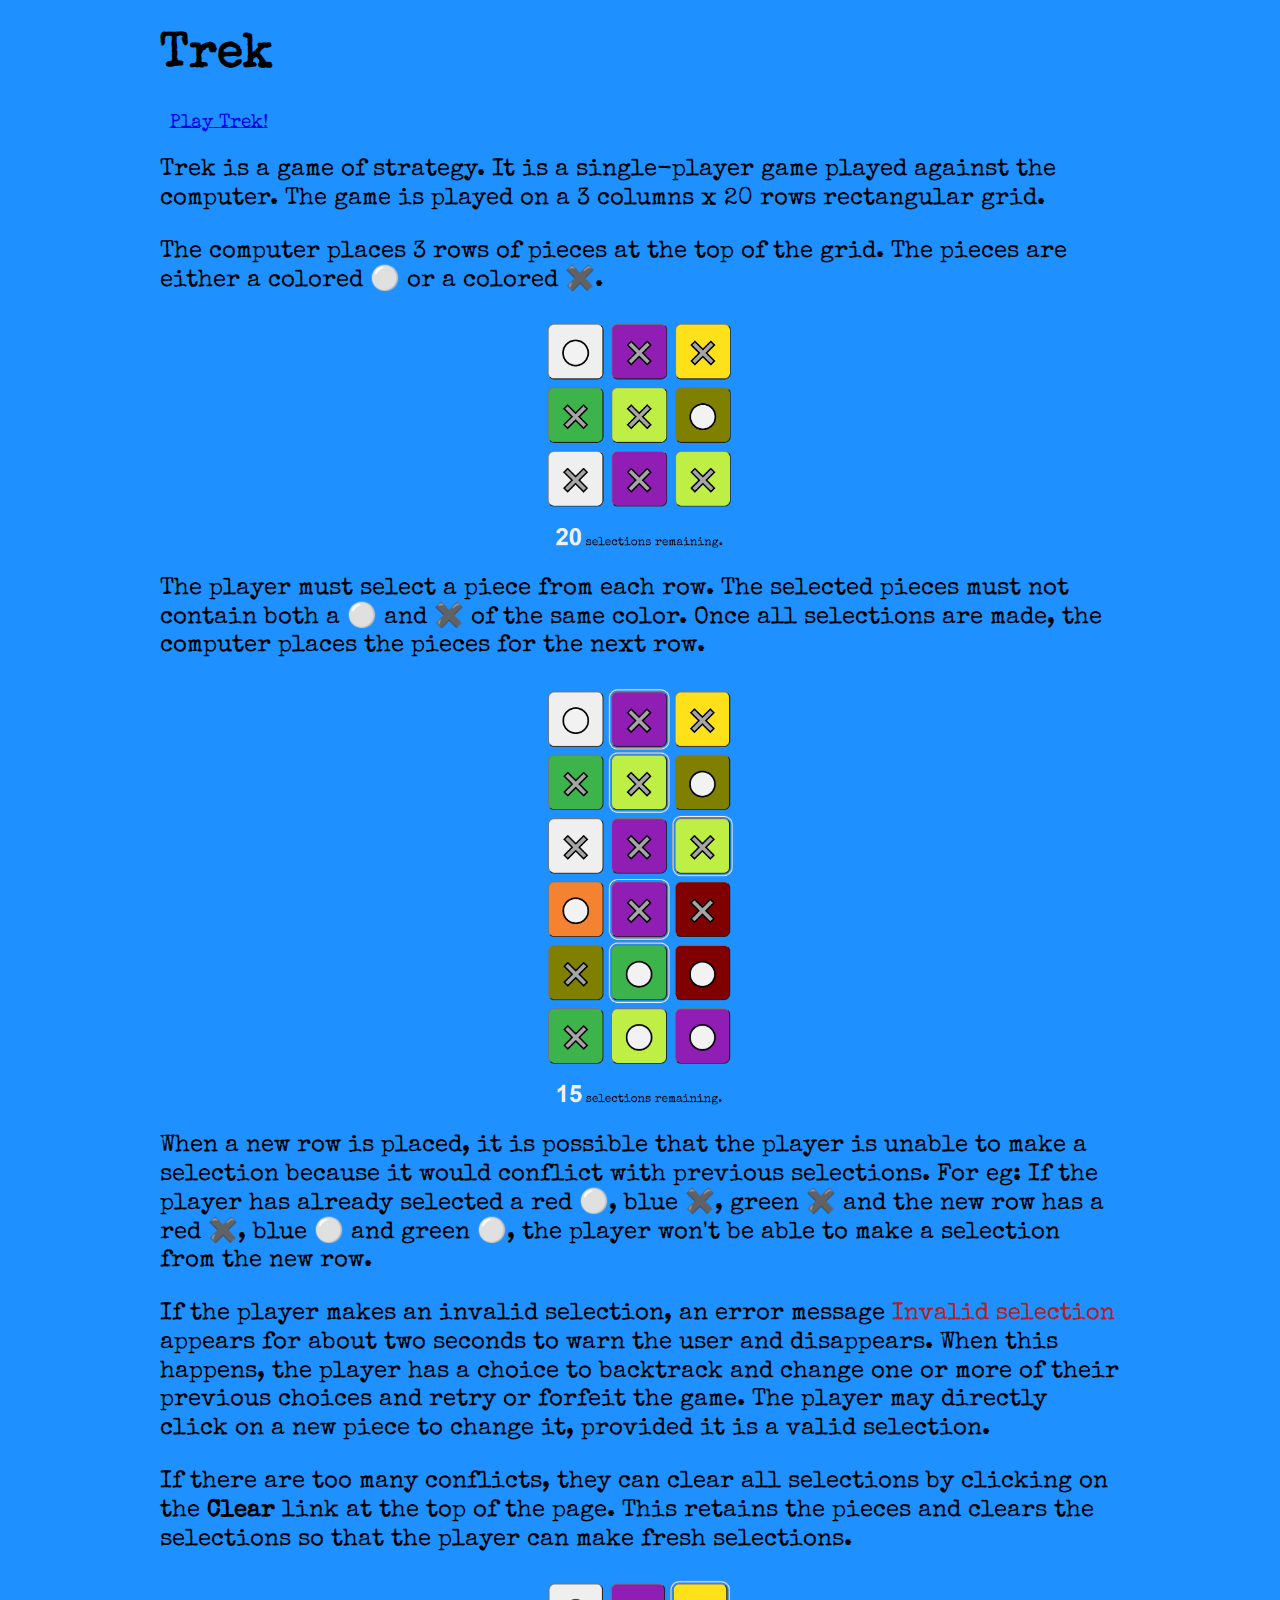
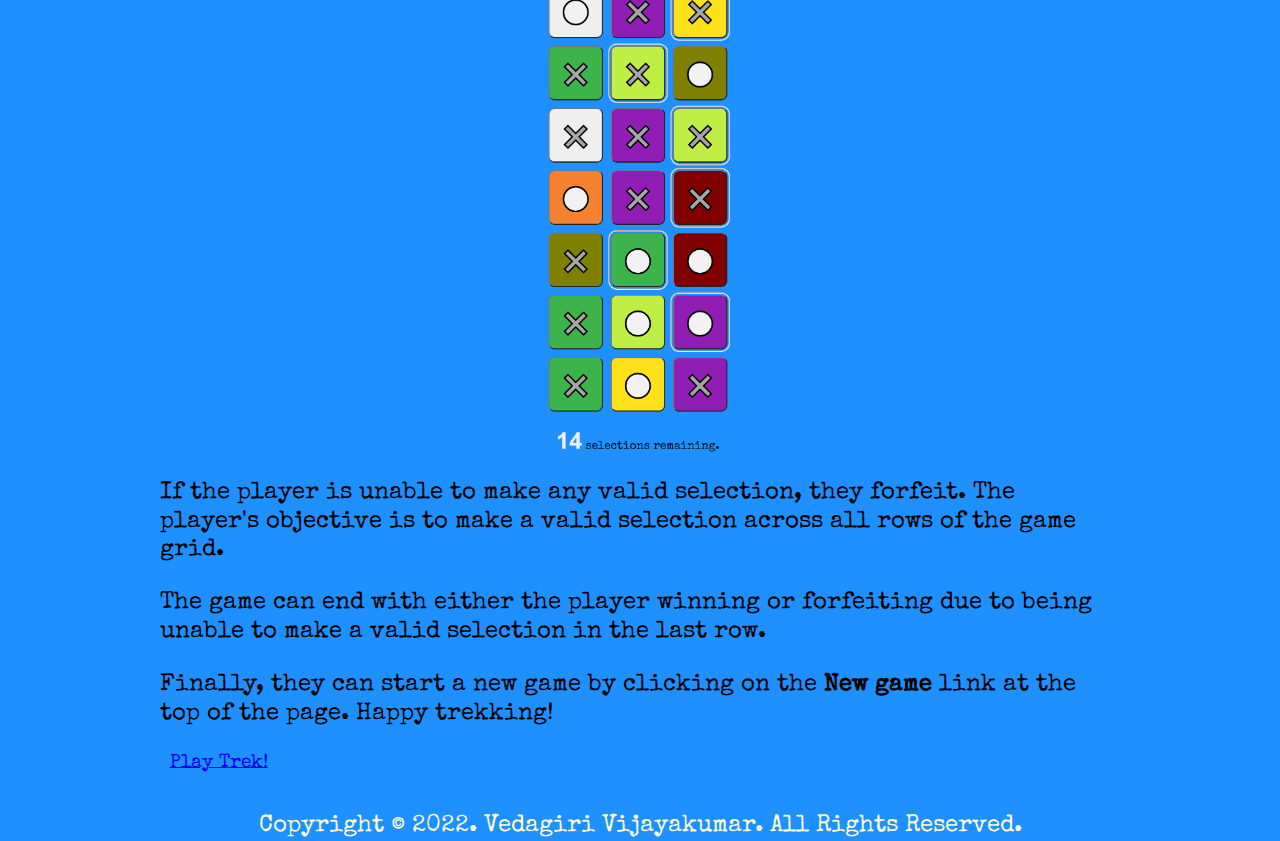
==== index.html @ 13c04658 "Initial Commit" ====
<!DOCTYPE html>
<html>

<head>
   <meta charset="utf-8">
   <title>Trek</title>
   <link rel="stylesheet" href="style.css">
</head>

<body>
   <header>
      <h1>Trek</h1>
   </header>
   <nav>
      <a class="playLink" href="game.html">Play Trek!</a>
   </nav>

   <article>
      <section>
         <p>Trek is a game of strategy. It is a single-player game played against the computer. The game is played on a
            3 columns x 20 rows rectangular grid.</p>
         <p>The computer places 3 rows of pieces at the top of the grid. The pieces are either a colored ⚪
            or a colored ✖️.</p>
         <img class="centerimage" src="img1.png">
         <p>The player must select a piece from each row. The selected pieces must not contain both a
            ⚪ and ✖️ of the same color. Once all selections are made, the computer places the pieces for the next
            row.</p>
         <img class="centerimage" src="img2.png">
         <p>When a new row is placed, it is possible that the player is unable to make a selection because it would
            conflict with previous selections. For eg: If the player has already selected a red ⚪, blue ✖️, green ✖️
            and the new row has a red ✖️, blue ⚪ and green ⚪, the player won't be able to make a selection from
            the new row.</p>
         <p>If the player makes an invalid selection, an error message
            <span id="messageBlock">Invalid selection</span> appears for about two seconds to warn the user and
            disappears. When this happens, the player has a
            choice to backtrack and change one or more of their previous
            choices and retry or forfeit the game. The player may directly click on a new piece to change it, provided
            it is a valid selection.</p>
         <p>If there are too many conflicts, they can clear all selections by clicking on the
            <strong>Clear</strong> link at the top of the page. This retains the pieces and clears the selections so
            that the player can make fresh selections.
         </p>
         <img class="centerimage" src="img3.png">
         <p>If the player is unable to make any valid selection, they forfeit. The
            player&apos;s objective is to make a valid selection across all rows of the game grid.</p>
         <p>The game can end with either the player winning or forfeiting due to being unable to make a valid selection
            in the last row.</p>
            <p>Finally, they can start a new game by clicking on the <strong>New game</strong> link at the top of the page. Happy trekking!</p>
         <a class="playLink" href="game.html">Play Trek!</a>
      </section>
      <section id="footer">
         <p>Copyright &copy; 2022. Vedagiri Vijayakumar. All Rights Reserved.</p>
      </section>
   </article>

</body>

</html>
---- style.css ----
@import url('https://fonts.googleapis.com/css2?family=Special+Elite&display=swap');

html, body {
    height: 100%;
    margin-left: 5.0rem;
    margin-right: 5.0rem;
 }
 
 
body {
    min-height: 100%;
    background-color: dodgerblue;
    font-family: 'Special Elite', cursive;
}
 
header {
    margin-top: 1rem;
    font-size: x-large;
}
 
nav {
   font-size: larger;
}

table[id=gameGrid] {
    max-width: 80%;
    margin-top: 1.0rem;
    margin-left: auto;
    margin-right: auto;
}
 
 .center {
    margin-left: auto;
    margin-right: auto;
 }
 
p {
   font-size: 1.5rem;
   line-height: 1.8rem;
}

#footer {
    padding-left: 1.0rem;
    padding-right: 1.0rem;
    padding-bottom: 1.0rem;
    padding-top: 1.0rem;
    color: lemonchiffon;
    height: 2.0rem;
    bottom: 0px;
    left: 0px;
    right: 0px;
    margin-bottom: 1.0rem;
    text-align: center;
 }
 
 a.playLink {
    font-size: 1.2rem;
    padding: 0.60rem;
 }
 
#messageBlock {
   color: firebrick;
}

.centerimage {
   display: block;
   margin-left: auto;
   margin-right: auto;
   width: 20%;
}

#statusMessage {
    text-align: center;
    color: black;
 }
 
 #statusBlock {
    font-family:Arial, Helvetica, sans-serif;
    font-weight: bolder;
    font-size: 3.0rem;
    color: #f0f0f0;
 }
 
/* game.html styles */

button.piece {
   width: 7.0rem;
   height: 7.0rem;
   padding: 0.5rem;
   border-radius: 0.8rem;
   font-size: 3.0rem;
}

button.piece:hover {
   box-shadow: 0 12px 16px 0 rgba(0,0,0,0.24),0 17px 50px 0 rgba(0,0,0,0.19);
}

button.piece.selected {
   outline-style: groove;
   outline-color: white;
   outline-width: 3px;
   outline-offset: 3px; 
}
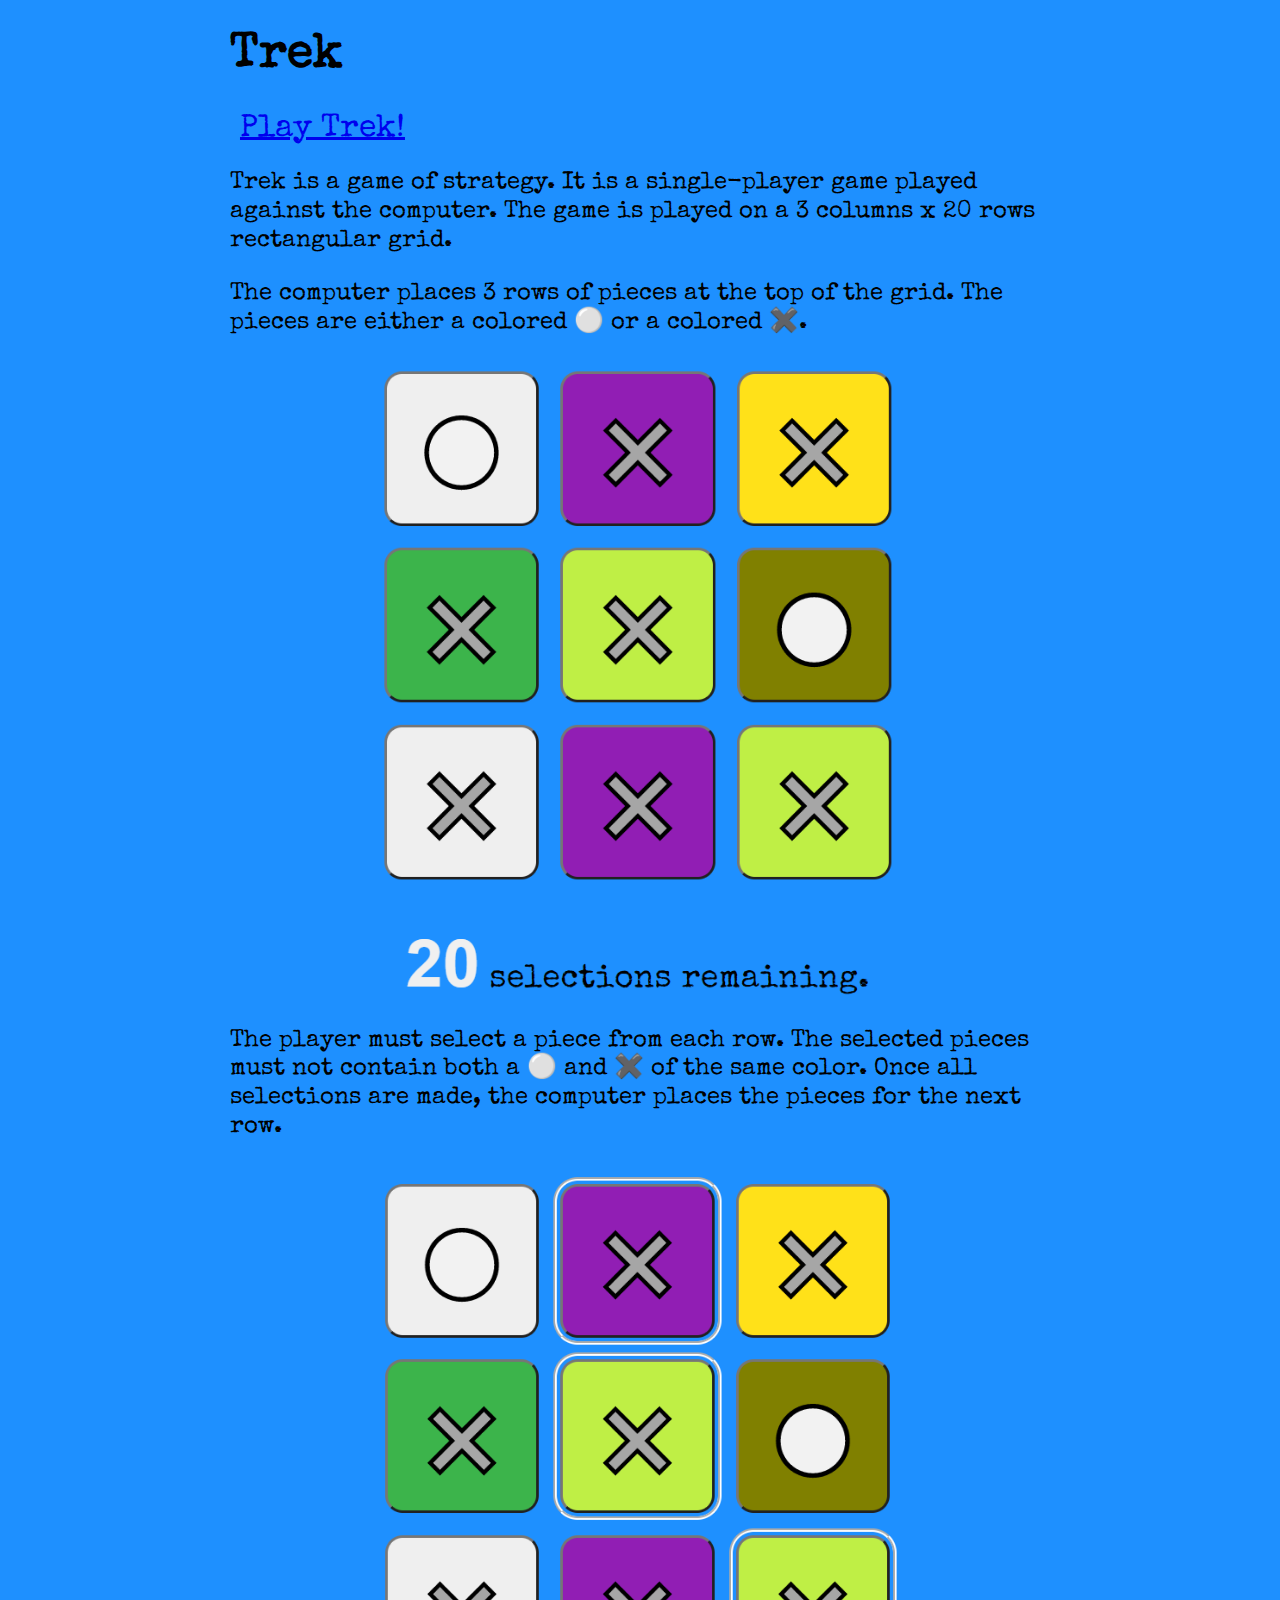
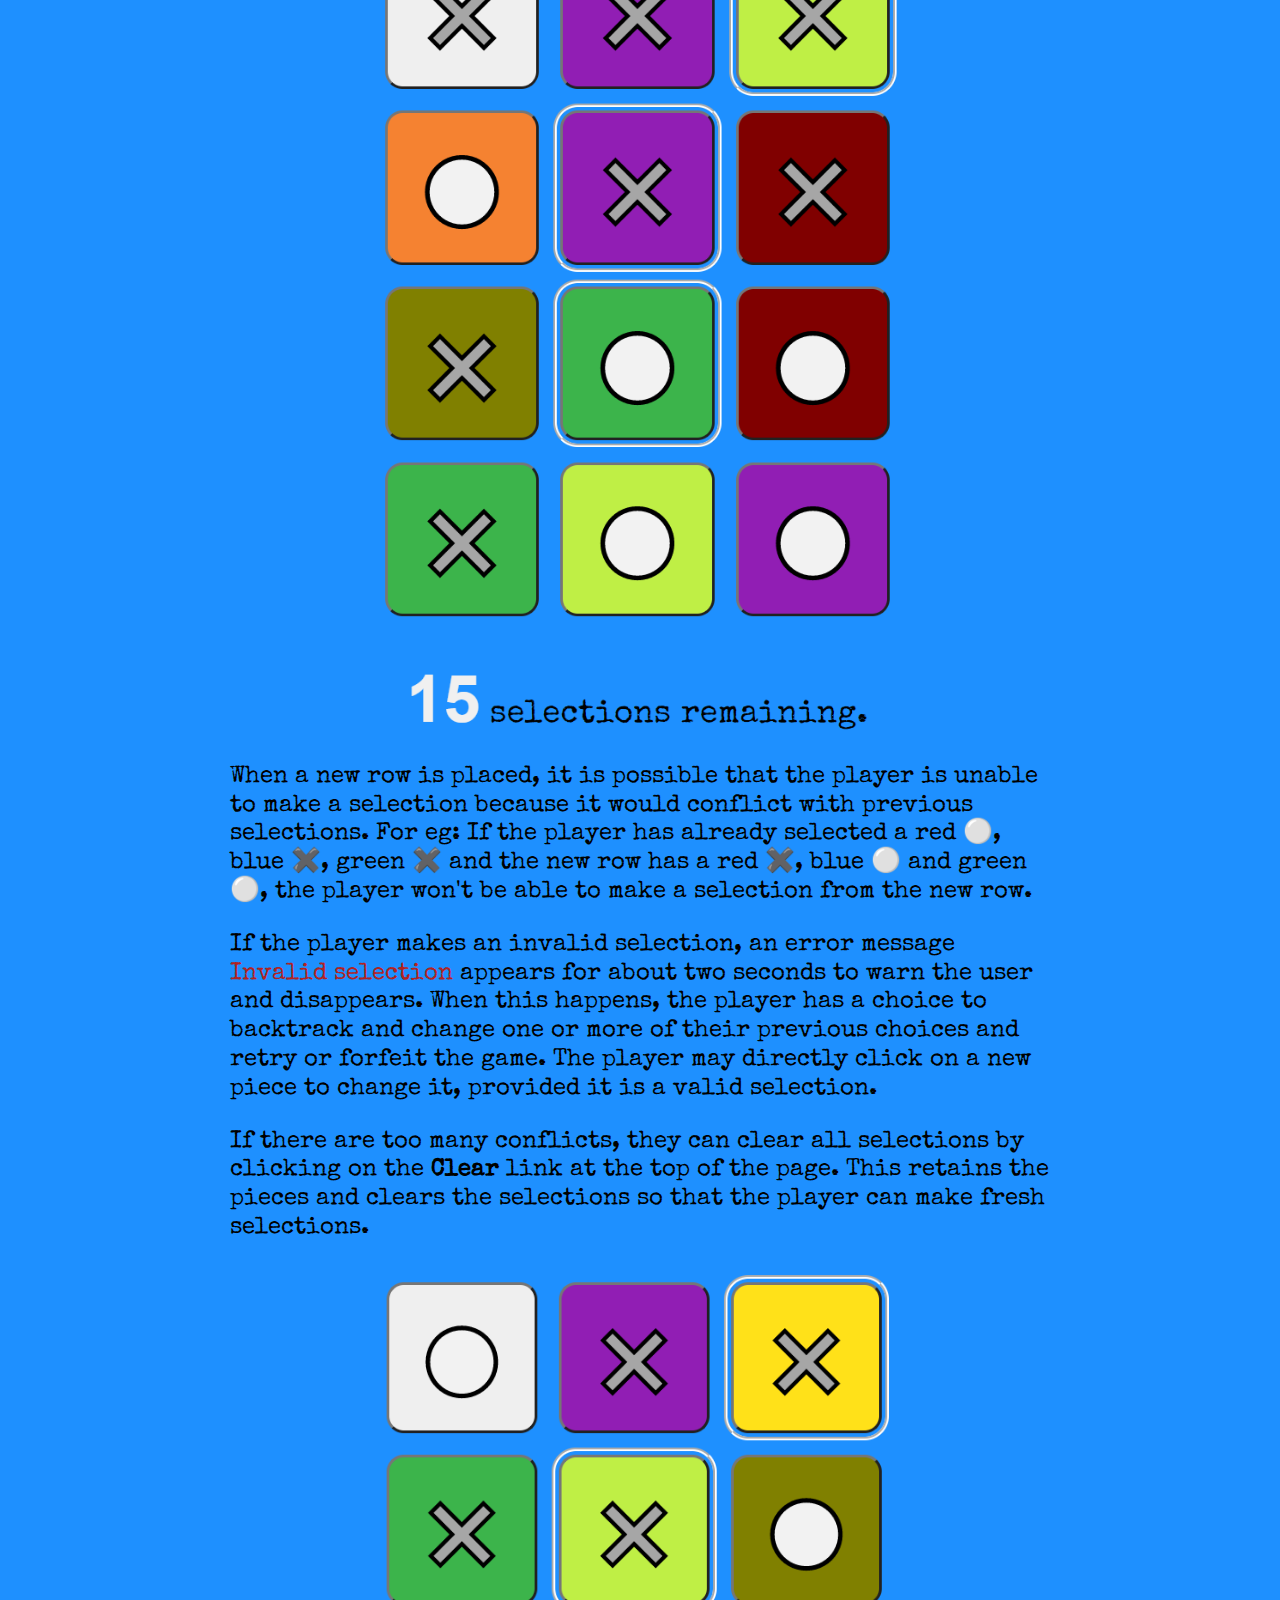
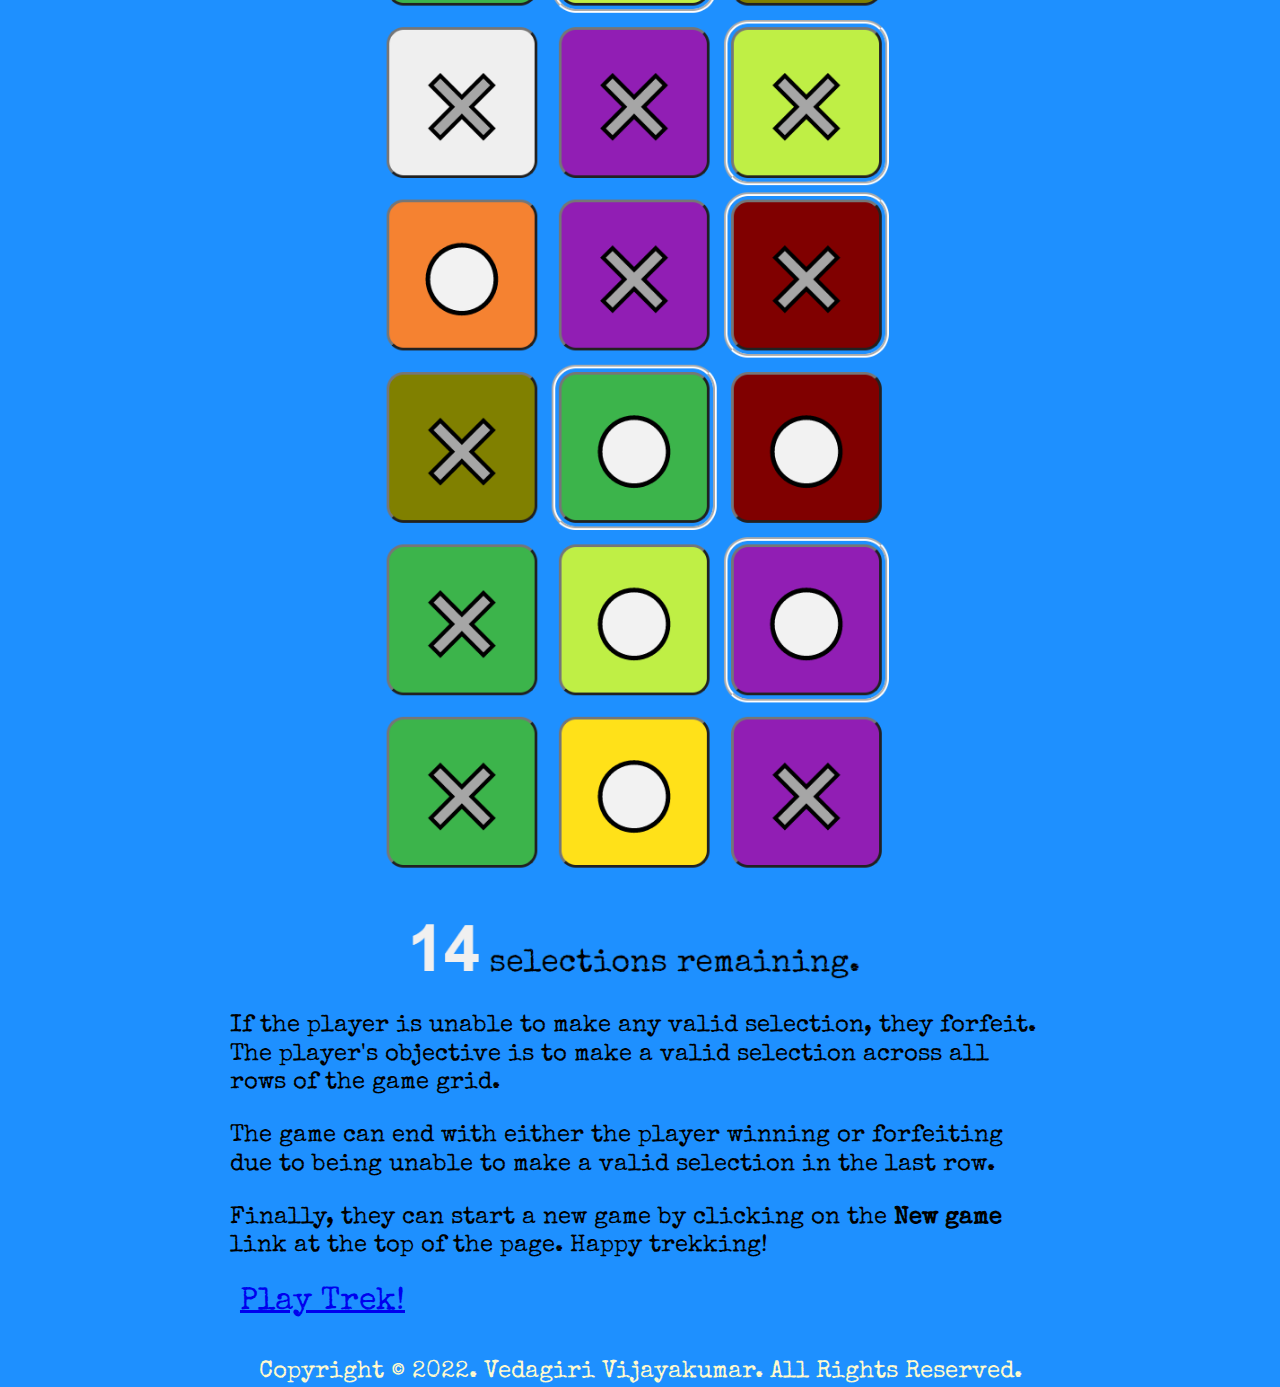
==== commit e740db82: "UI Tweaks" ====
--- a/index.html
+++ b/index.html
@@ -1,10 +1,28 @@
 <!DOCTYPE html>
+
+<!-- 
+/* Trek
+ * Copyright© 2002. Vedagiri Vijayakumar. All Rights Reserved.
+ */  
+-->
+
 <html>
 
 <head>
    <meta charset="utf-8">
    <title>Trek</title>
+
+   <link rel="preconnect" href="https://fonts.googleapis.com">
+   <link rel="preconnect" href="https://fonts.gstatic.com" crossorigin>
+   <link href="https://fonts.googleapis.com/css2?family=Special+Elite&display=swap" rel="stylesheet">
+
    <link rel="stylesheet" href="style.css">
+
+   <link rel="apple-touch-icon" sizes="180x180" href="/apple-touch-icon.png">
+   <link rel="icon" type="image/png" sizes="32x32" href="/favicon-32x32.png">
+   <link rel="icon" type="image/png" sizes="16x16" href="/favicon-16x16.png">
+   <link rel="manifest" href="/site.webmanifest"> 
+     
 </head>
 
 <body>
--- a/style.css
+++ b/style.css
@@ -1,9 +1,12 @@
+/* Trek
+ * Copyright© 2002. Vedagiri Vijayakumar. All Rights Reserved.
+ */  
 @import url('https://fonts.googleapis.com/css2?family=Special+Elite&display=swap');
 
 html, body {
     height: 100%;
-    margin-left: 5.0rem;
-    margin-right: 5.0rem;
+    margin-left: 10%;
+    margin-right: 10%;
  }
  
  
@@ -54,19 +57,20 @@
  }
  
  a.playLink {
-    font-size: 1.2rem;
+    font-size: 2.0rem;
     padding: 0.60rem;
  }
  
 #messageBlock {
    color: firebrick;
+   text-align: center;
 }
 
 .centerimage {
    display: block;
    margin-left: auto;
    margin-right: auto;
-   width: 20%;
+   width: 65%;
 }
 
 #statusMessage {
@@ -84,21 +88,24 @@
 /* game.html styles */
 
 button.piece {
-   width: 7.0rem;
-   height: 7.0rem;
+   width: 10.0rem;
+   height: 10.0rem;
    padding: 0.5rem;
    border-radius: 0.8rem;
    font-size: 3.0rem;
+   transition: border-radius 0.5s ease; 
 }
 
 button.piece:hover {
+   border-radius: 5.0rem;
    box-shadow: 0 12px 16px 0 rgba(0,0,0,0.24),0 17px 50px 0 rgba(0,0,0,0.19);
 }
 
 button.piece.selected {
-   outline-style: groove;
+   outline-style: dotted;
    outline-color: white;
    outline-width: 3px;
-   outline-offset: 3px; 
+   outline-offset: 5px;
+   border-radius: 5.0rem;
 }
 
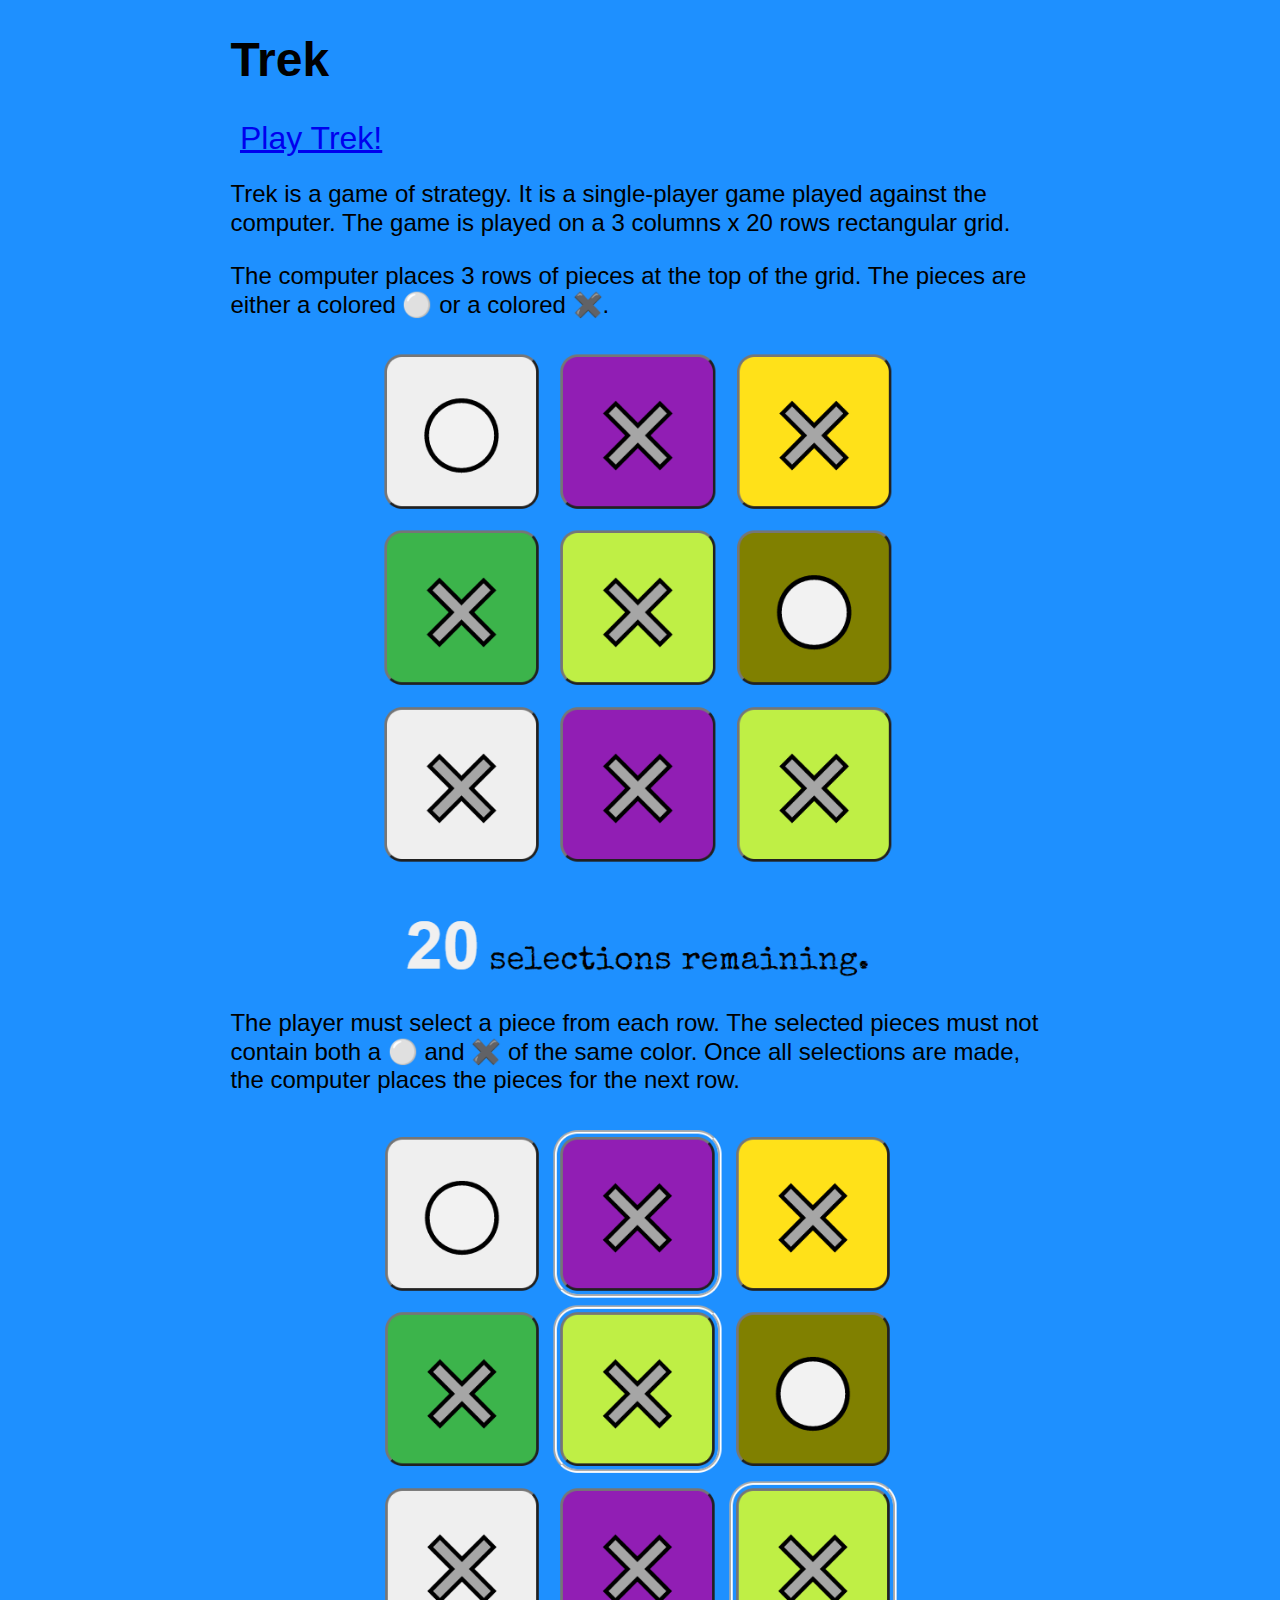
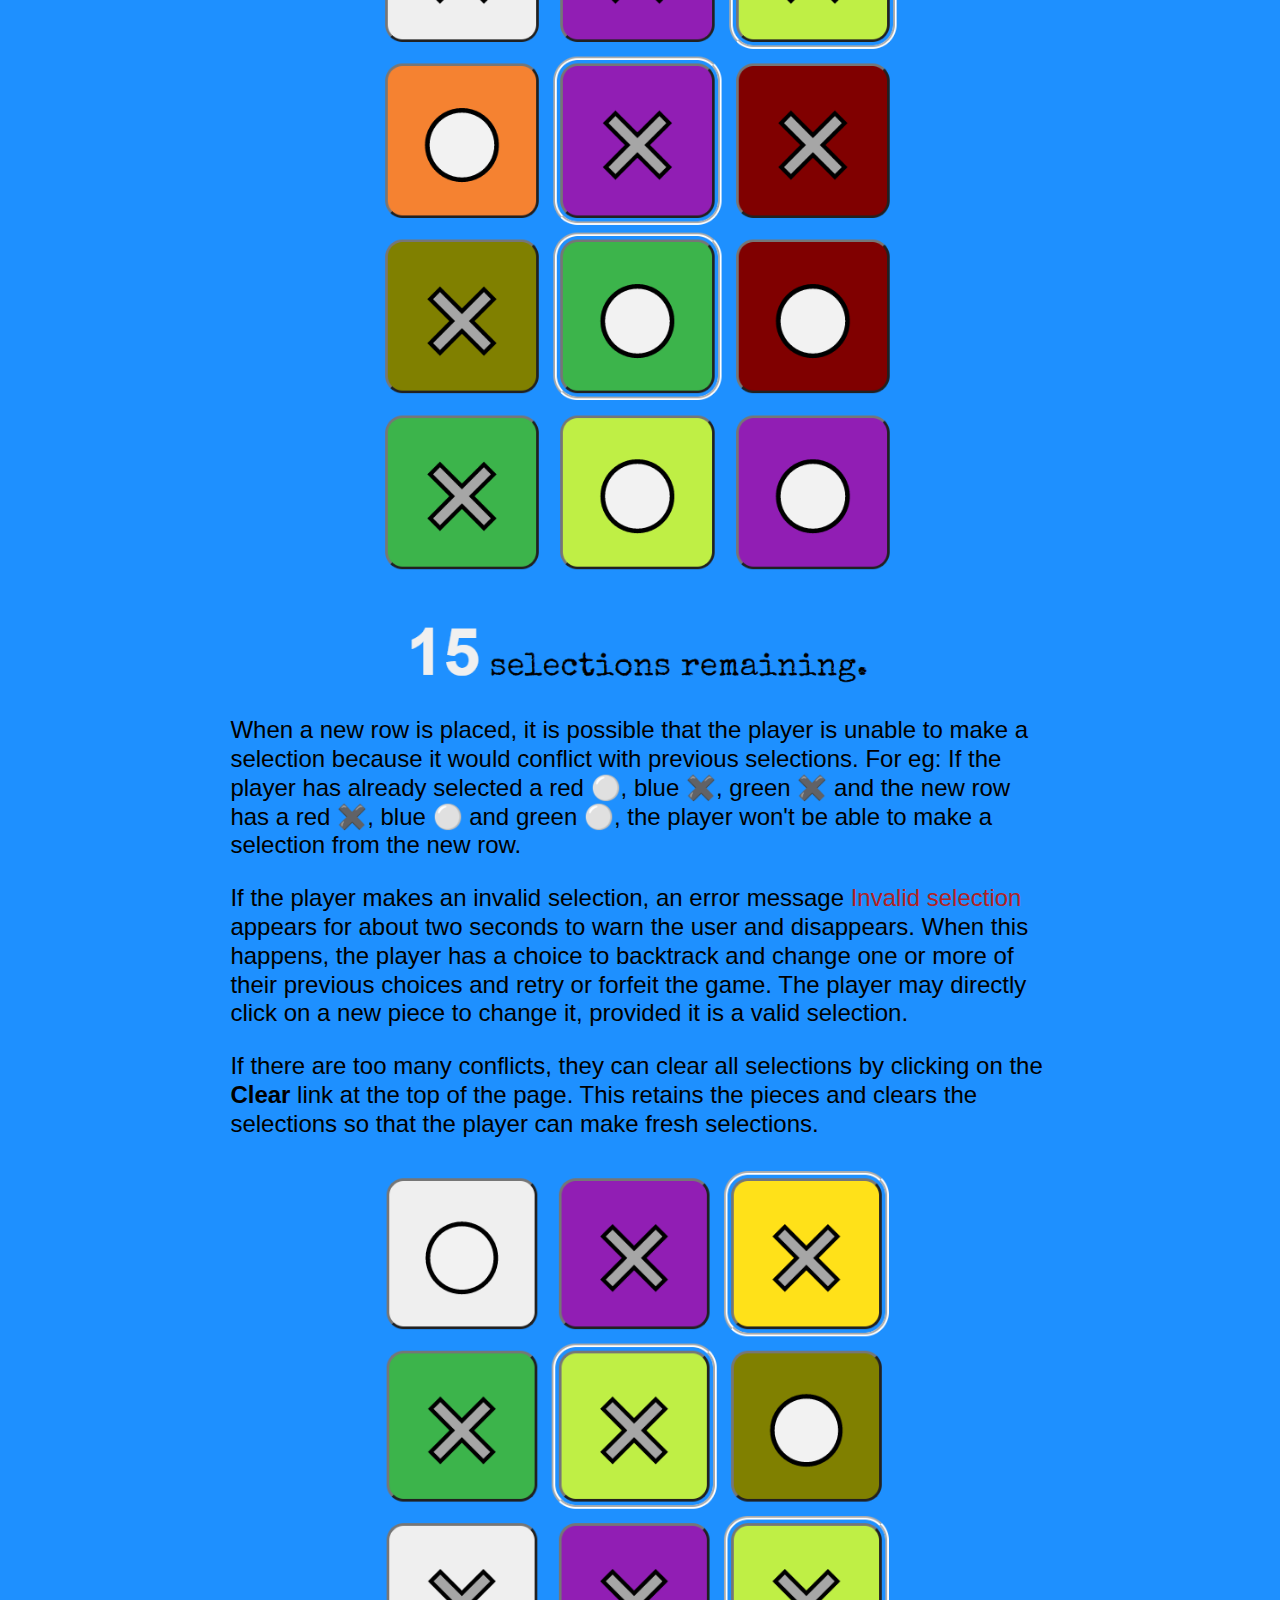
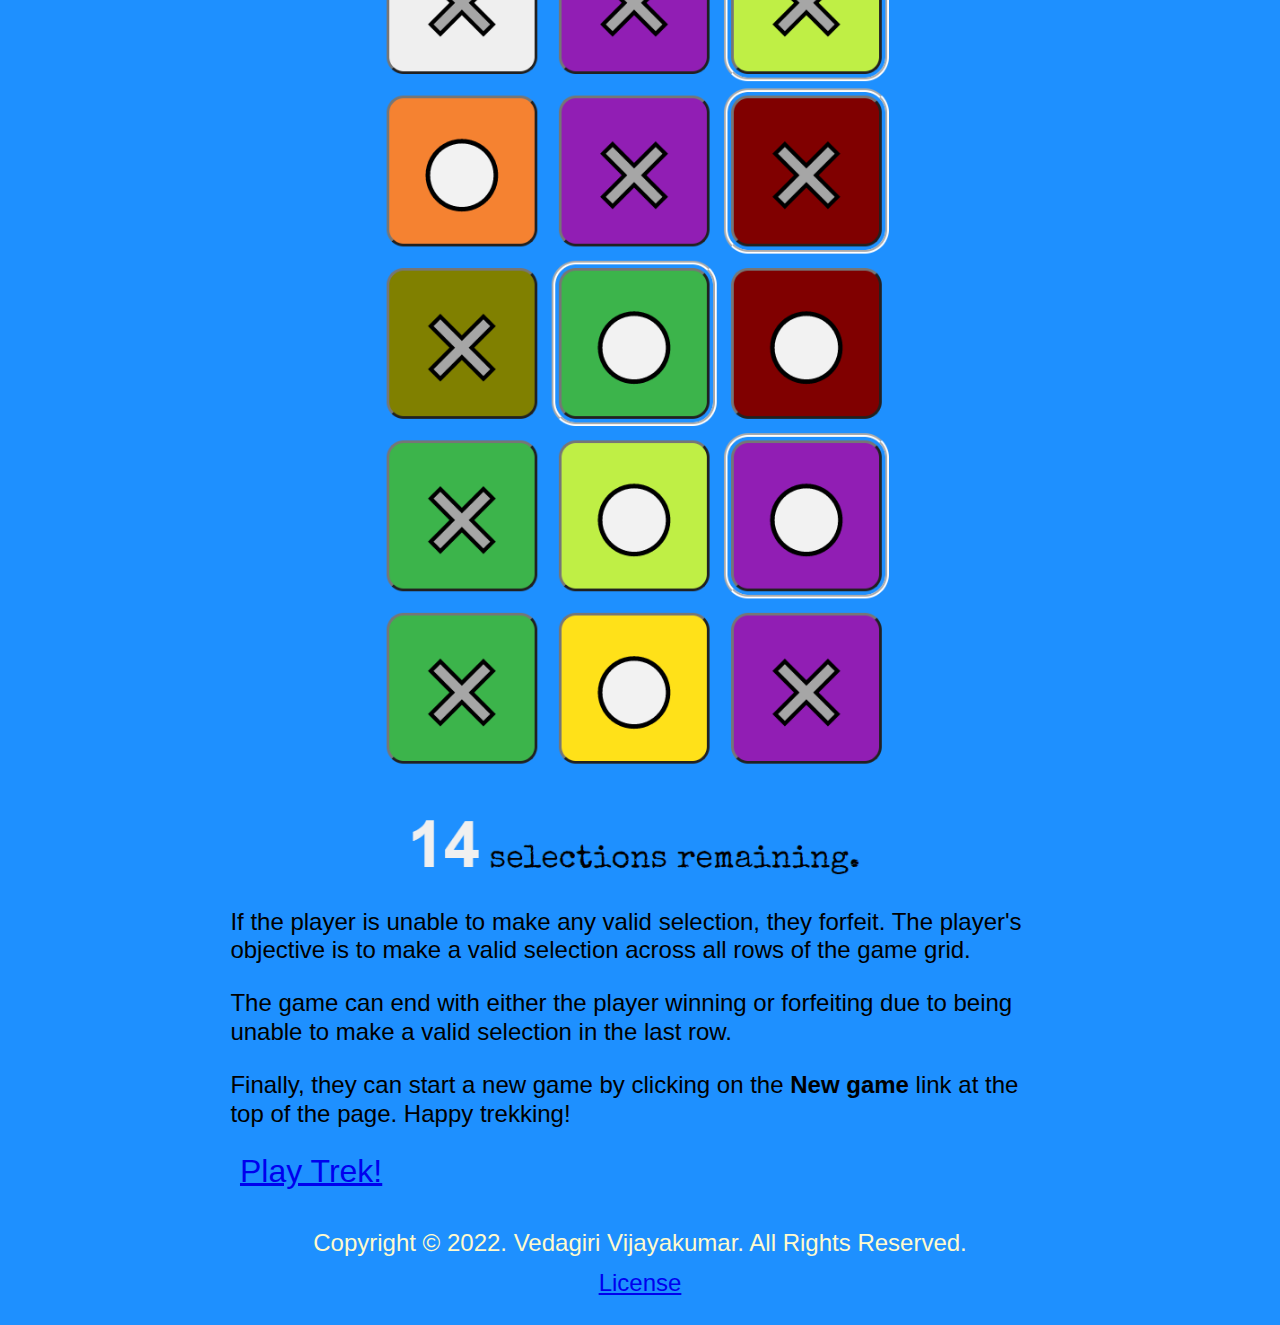
==== commit 36531015: "Removed Google Fonts" ====
--- a/index.html
+++ b/index.html
@@ -12,9 +12,15 @@
    <meta charset="utf-8">
    <title>Trek</title>
 
-   <link rel="preconnect" href="https://fonts.googleapis.com">
-   <link rel="preconnect" href="https://fonts.gstatic.com" crossorigin>
-   <link href="https://fonts.googleapis.com/css2?family=Special+Elite&display=swap" rel="stylesheet">
+   <meta NAME="DC.Title" CONTENT="Trek">
+   <meta NAME="DC.Title.Alternative"CONTENT="Trek home page">
+   <meta NAME="DC.Creator.PersonalName" CONTENT="Vedagiri Vijayakumar">
+   <meta NAME="DC.Subject" CONTENT="Games">
+   <meta NAME="DC.Description" CONTENT="Trek, a single-player strategy game played against the computer inspired by interactive 3-SAT solving">
+   <meta NAME="DC.Identifier" CONTENT="Trek, the game: homepage">
+   <meta NAME="DC.Date" CONTENT="January 2022">
+   <meta NAME="DC.Language" SCHEME="ISO639-1" ]CONTENT="us-en">
+   <meta NAME="DC.Rights" CONTENT="Copyright&copy; 2022. Vedagiri Vijayakumar. All Rights Reserved. (Also see: License)">   
 
    <link rel="stylesheet" href="style.css">
 
@@ -68,6 +74,7 @@
       </section>
       <section id="footer">
          <p>Copyright &copy; 2022. Vedagiri Vijayakumar. All Rights Reserved.</p>
+         <p><a href="LICENSE.txt" rel=noreferrer target=_blank>License</a></p>
       </section>
    </article>
 
--- a/style.css
+++ b/style.css
@@ -1,7 +1,6 @@
 /* Trek
  * Copyright© 2002. Vedagiri Vijayakumar. All Rights Reserved.
  */  
-@import url('https://fonts.googleapis.com/css2?family=Special+Elite&display=swap');
 
 html, body {
     height: 100%;
@@ -13,7 +12,7 @@
 body {
     min-height: 100%;
     background-color: dodgerblue;
-    font-family: 'Special Elite', cursive;
+    font-family: -apple-system, BlinkMacSystemFont, "Segoe UI", Roboto, Helvetica, Arial, sans-serif, "Apple Color Emoji", "Segoe UI Emoji", "Segoe UI Symbol";
 }
  
 header {
@@ -48,18 +47,21 @@
     padding-bottom: 1.0rem;
     padding-top: 1.0rem;
     color: lemonchiffon;
-    height: 2.0rem;
     bottom: 0px;
     left: 0px;
     right: 0px;
     margin-bottom: 1.0rem;
     text-align: center;
- }
- 
- a.playLink {
+}
+
+#footer p {
+   height: 1.0rem;
+}
+
+a.playLink {
     font-size: 2.0rem;
     padding: 0.60rem;
- }
+}
  
 #messageBlock {
    color: firebrick;
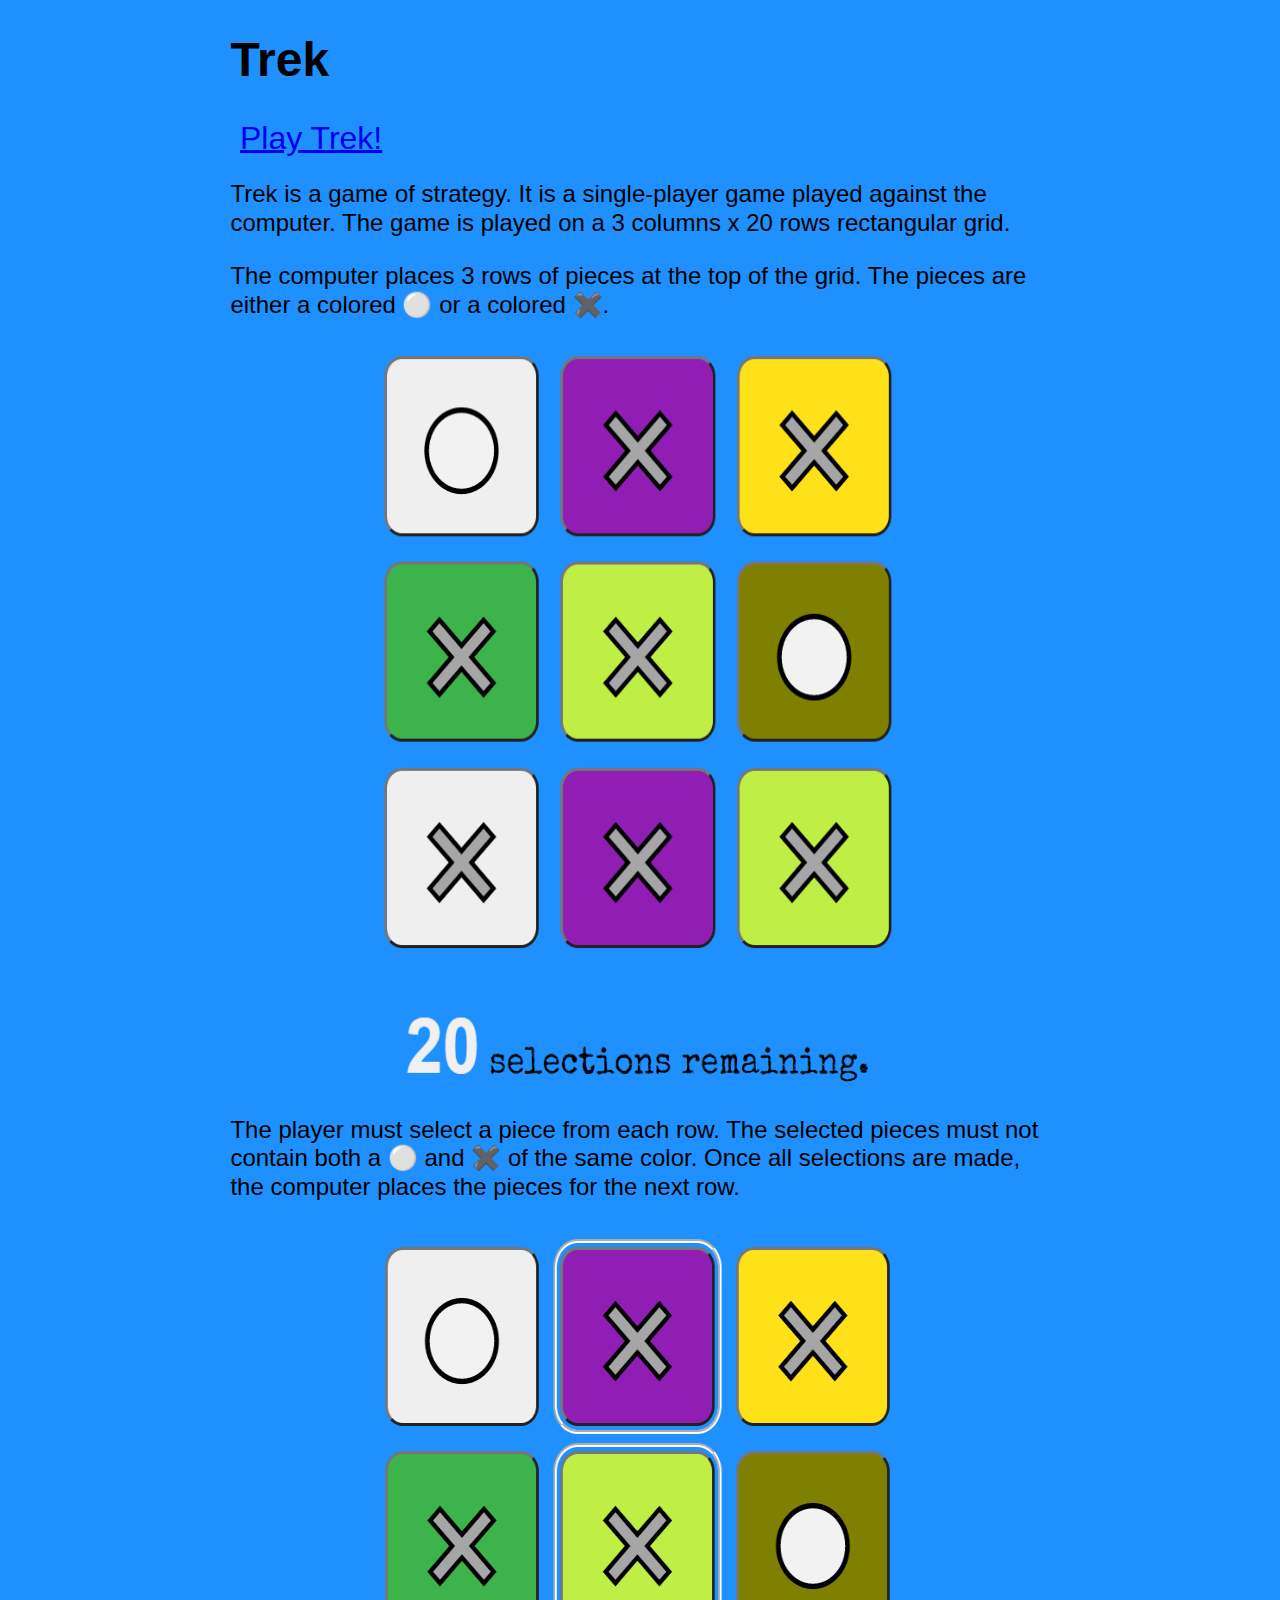
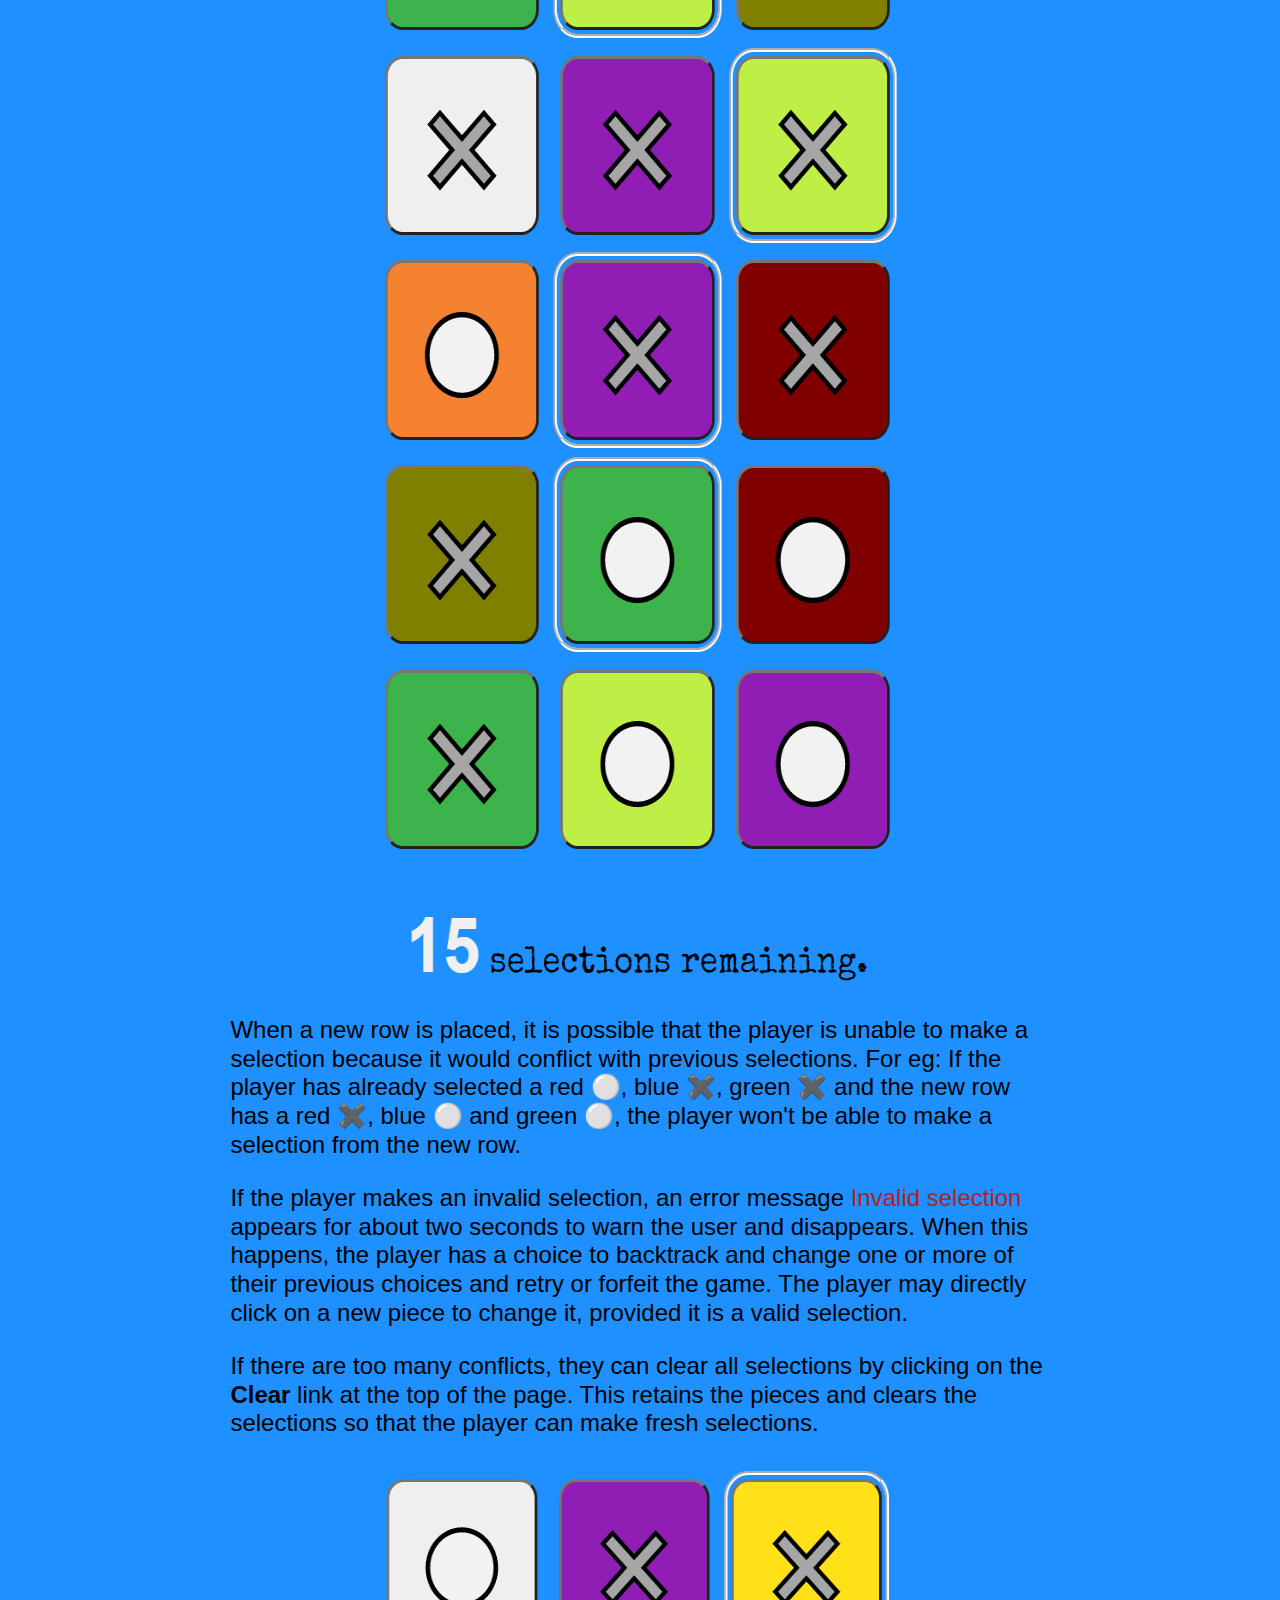
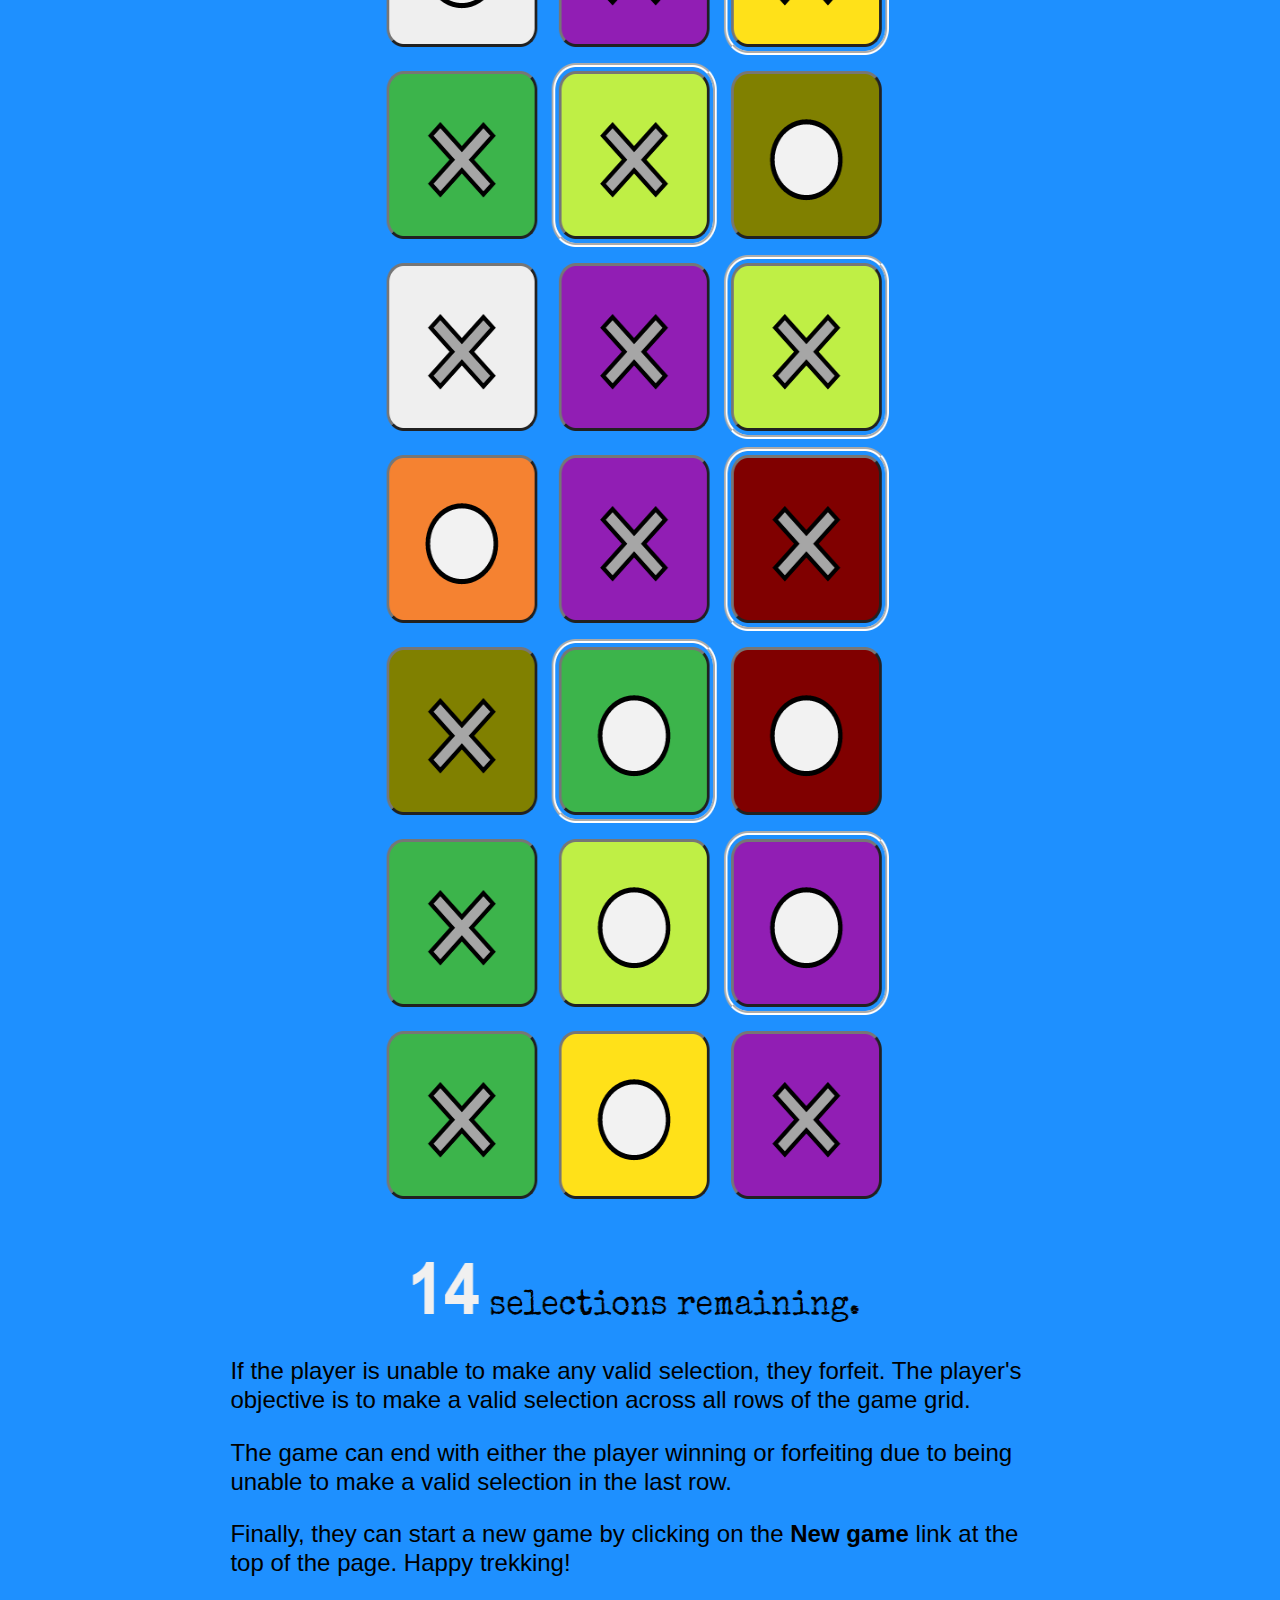
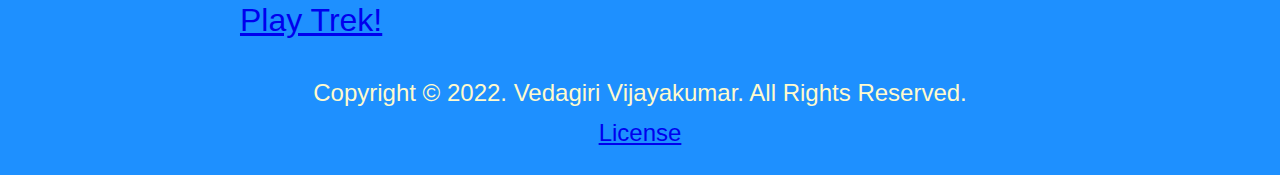
==== commit ffdbe7bd: "Fixed the relative path for icons, webmanifest etc" ====
--- a/index.html
+++ b/index.html
@@ -6,28 +6,29 @@
  */  
 -->
 
-<html>
+<html lang="us-en">
 
 <head>
    <meta charset="utf-8">
+   <meta name="viewport" content="width=device-width, initial-scale=1.0">
    <title>Trek</title>
 
-   <meta NAME="DC.Title" CONTENT="Trek">
-   <meta NAME="DC.Title.Alternative"CONTENT="Trek home page">
-   <meta NAME="DC.Creator.PersonalName" CONTENT="Vedagiri Vijayakumar">
-   <meta NAME="DC.Subject" CONTENT="Games">
-   <meta NAME="DC.Description" CONTENT="Trek, a single-player strategy game played against the computer inspired by interactive 3-SAT solving">
-   <meta NAME="DC.Identifier" CONTENT="Trek, the game: homepage">
-   <meta NAME="DC.Date" CONTENT="January 2022">
-   <meta NAME="DC.Language" SCHEME="ISO639-1" ]CONTENT="us-en">
-   <meta NAME="DC.Rights" CONTENT="Copyright&copy; 2022. Vedagiri Vijayakumar. All Rights Reserved. (Also see: License)">   
+   <meta name="DC.Title" content="Trek">
+   <meta name="DC.Title.Alternative" content="Trek home page">
+   <meta name="DC.Creator.PersonalName" content="Vedagiri Vijayakumar">
+   <meta name="DC.Subject" content="Games">
+   <meta name="DC.Description" content="Trek, a single-player strategy game played against the computer inspired by interactive 3-SAT solving">
+   <meta name="DC.Identifier" content="Trek, the game: homepage">
+   <meta name="DC.Date" content="January 21, 2022">
+   <meta name="DC.Language" scheme="ISO639-1" content="us-en">
+   <meta name="DC.Rights" content="Copyright&copy; 2022. Vedagiri Vijayakumar. All Rights Reserved. (Also see: License)">   
 
    <link rel="stylesheet" href="style.css">
 
-   <link rel="apple-touch-icon" sizes="180x180" href="/apple-touch-icon.png">
-   <link rel="icon" type="image/png" sizes="32x32" href="/favicon-32x32.png">
-   <link rel="icon" type="image/png" sizes="16x16" href="/favicon-16x16.png">
-   <link rel="manifest" href="/site.webmanifest"> 
+   <link rel="apple-touch-icon" sizes="180x180" href="apple-touch-icon.png">
+   <link rel="icon" type="image/png" sizes="32x32" href="favicon-32x32.png">
+   <link rel="icon" type="image/png" sizes="16x16" href="favicon-16x16.png">
+   <link rel="manifest" href="site.webmanifest"> 
      
 </head>
 
@@ -45,11 +46,11 @@
             3 columns x 20 rows rectangular grid.</p>
          <p>The computer places 3 rows of pieces at the top of the grid. The pieces are either a colored ⚪
             or a colored ✖️.</p>
-         <img class="centerimage" src="img1.png">
+         <img class="centerimage" src="img1.png" width="617" height="748">
          <p>The player must select a piece from each row. The selected pieces must not contain both a
             ⚪ and ✖️ of the same color. Once all selections are made, the computer places the pieces for the next
             row.</p>
-         <img class="centerimage" src="img2.png">
+         <img class="centerimage" src="img2.png" width="620" height="1366">
          <p>When a new row is placed, it is possible that the player is unable to make a selection because it would
             conflict with previous selections. For eg: If the player has already selected a red ⚪, blue ✖️, green ✖️
             and the new row has a red ✖️, blue ⚪ and green ⚪, the player won't be able to make a selection from
@@ -64,7 +65,7 @@
             <strong>Clear</strong> link at the top of the page. This retains the pieces and clears the selections so
             that the player can make fresh selections.
          </p>
-         <img class="centerimage" src="img3.png">
+         <img class="centerimage" src="img3.png" width="593" height="1471">
          <p>If the player is unable to make any valid selection, they forfeit. The
             player&apos;s objective is to make a valid selection across all rows of the game grid.</p>
          <p>The game can end with either the player winning or forfeiting due to being unable to make a valid selection
@@ -74,7 +75,7 @@
       </section>
       <section id="footer">
          <p>Copyright &copy; 2022. Vedagiri Vijayakumar. All Rights Reserved.</p>
-         <p><a href="LICENSE.txt" rel=noreferrer target=_blank>License</a></p>
+         <p><a href="LICENSE.txt" rel="noreferrer license" target=_blank>License</a></p>
       </section>
    </article>
 
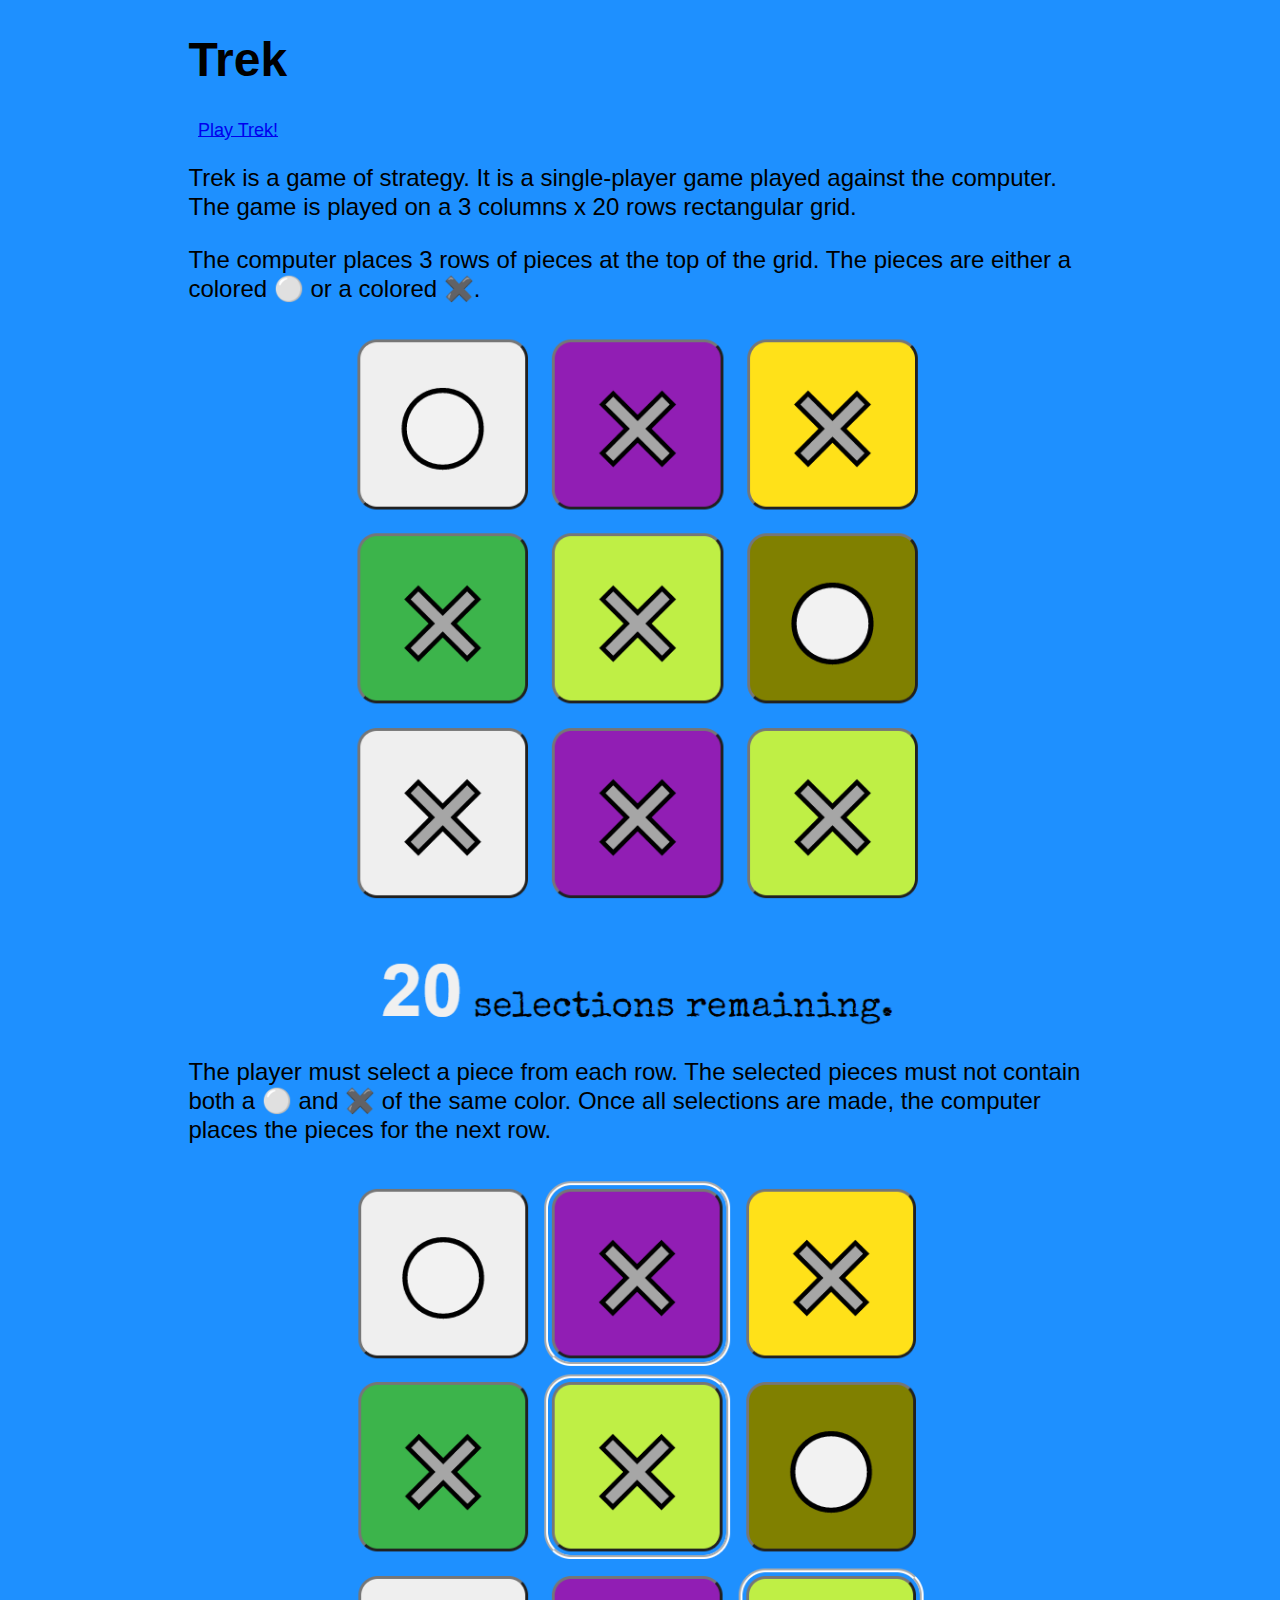
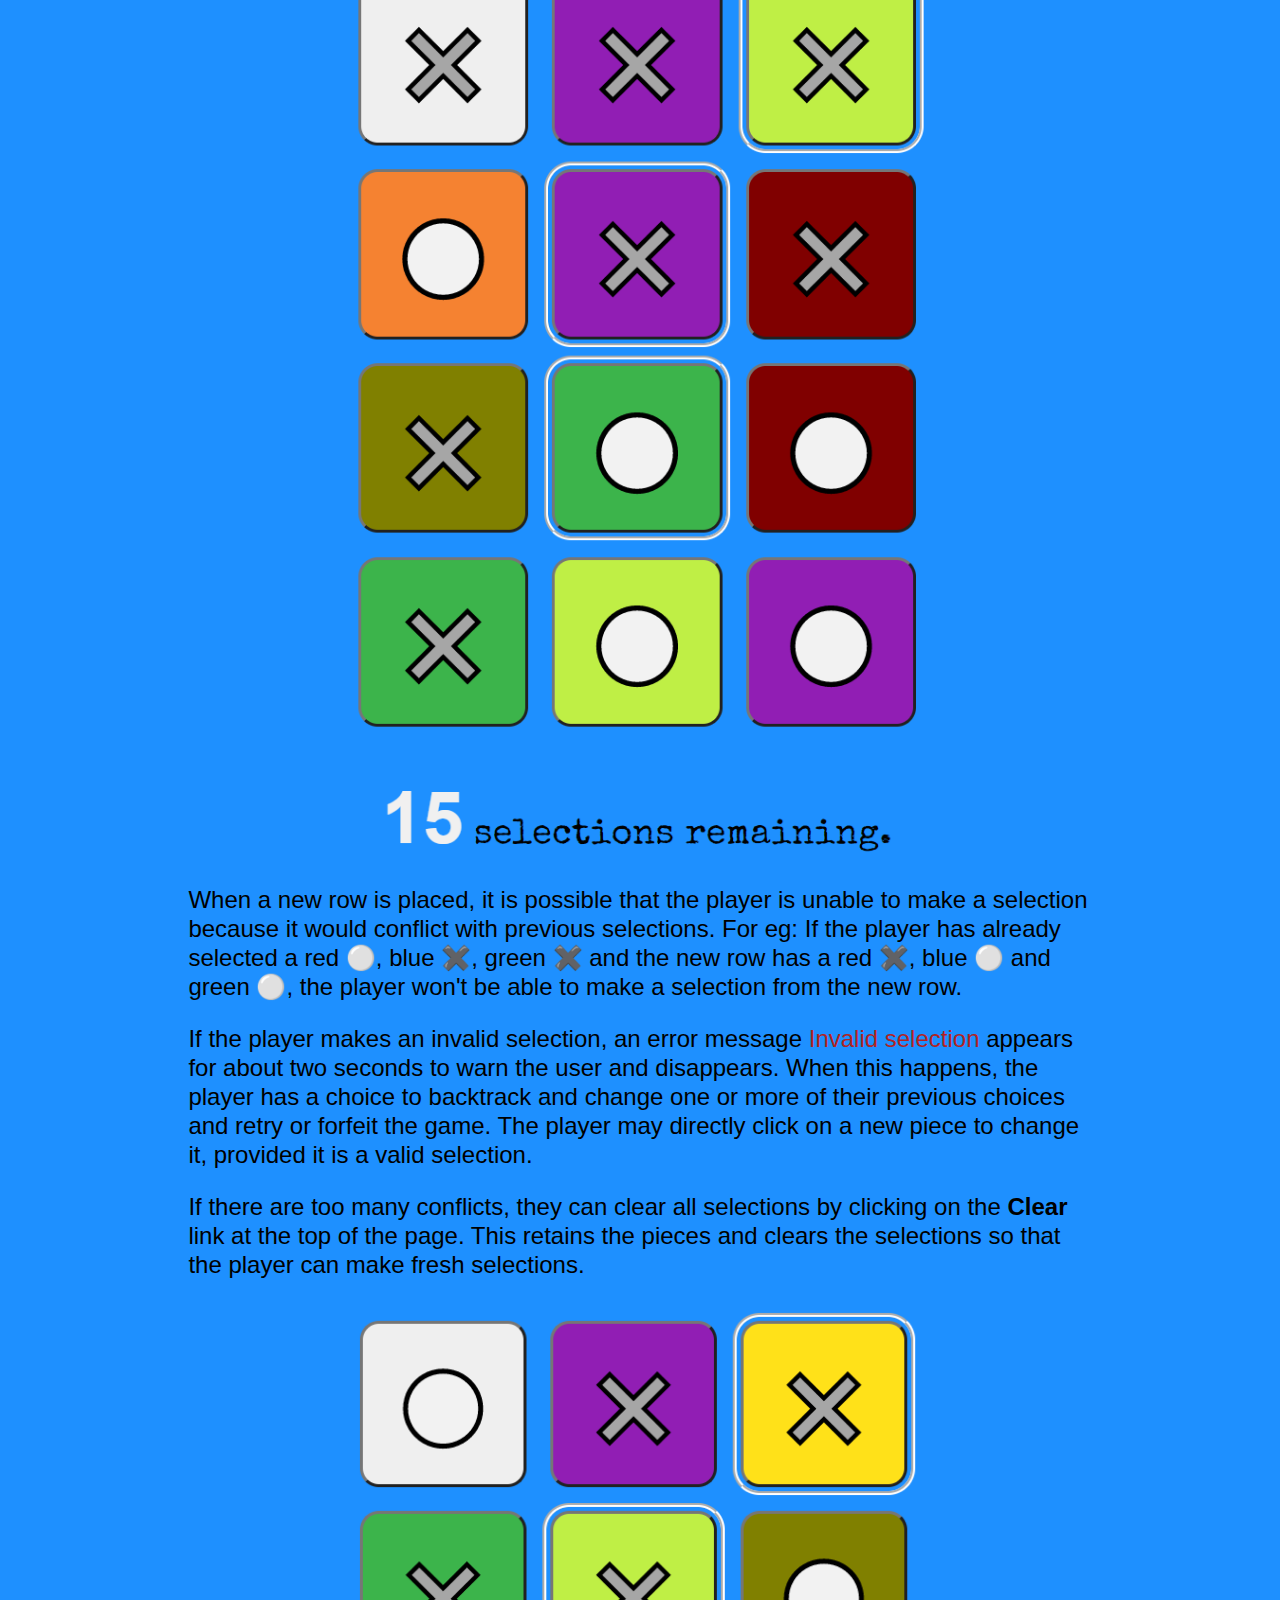
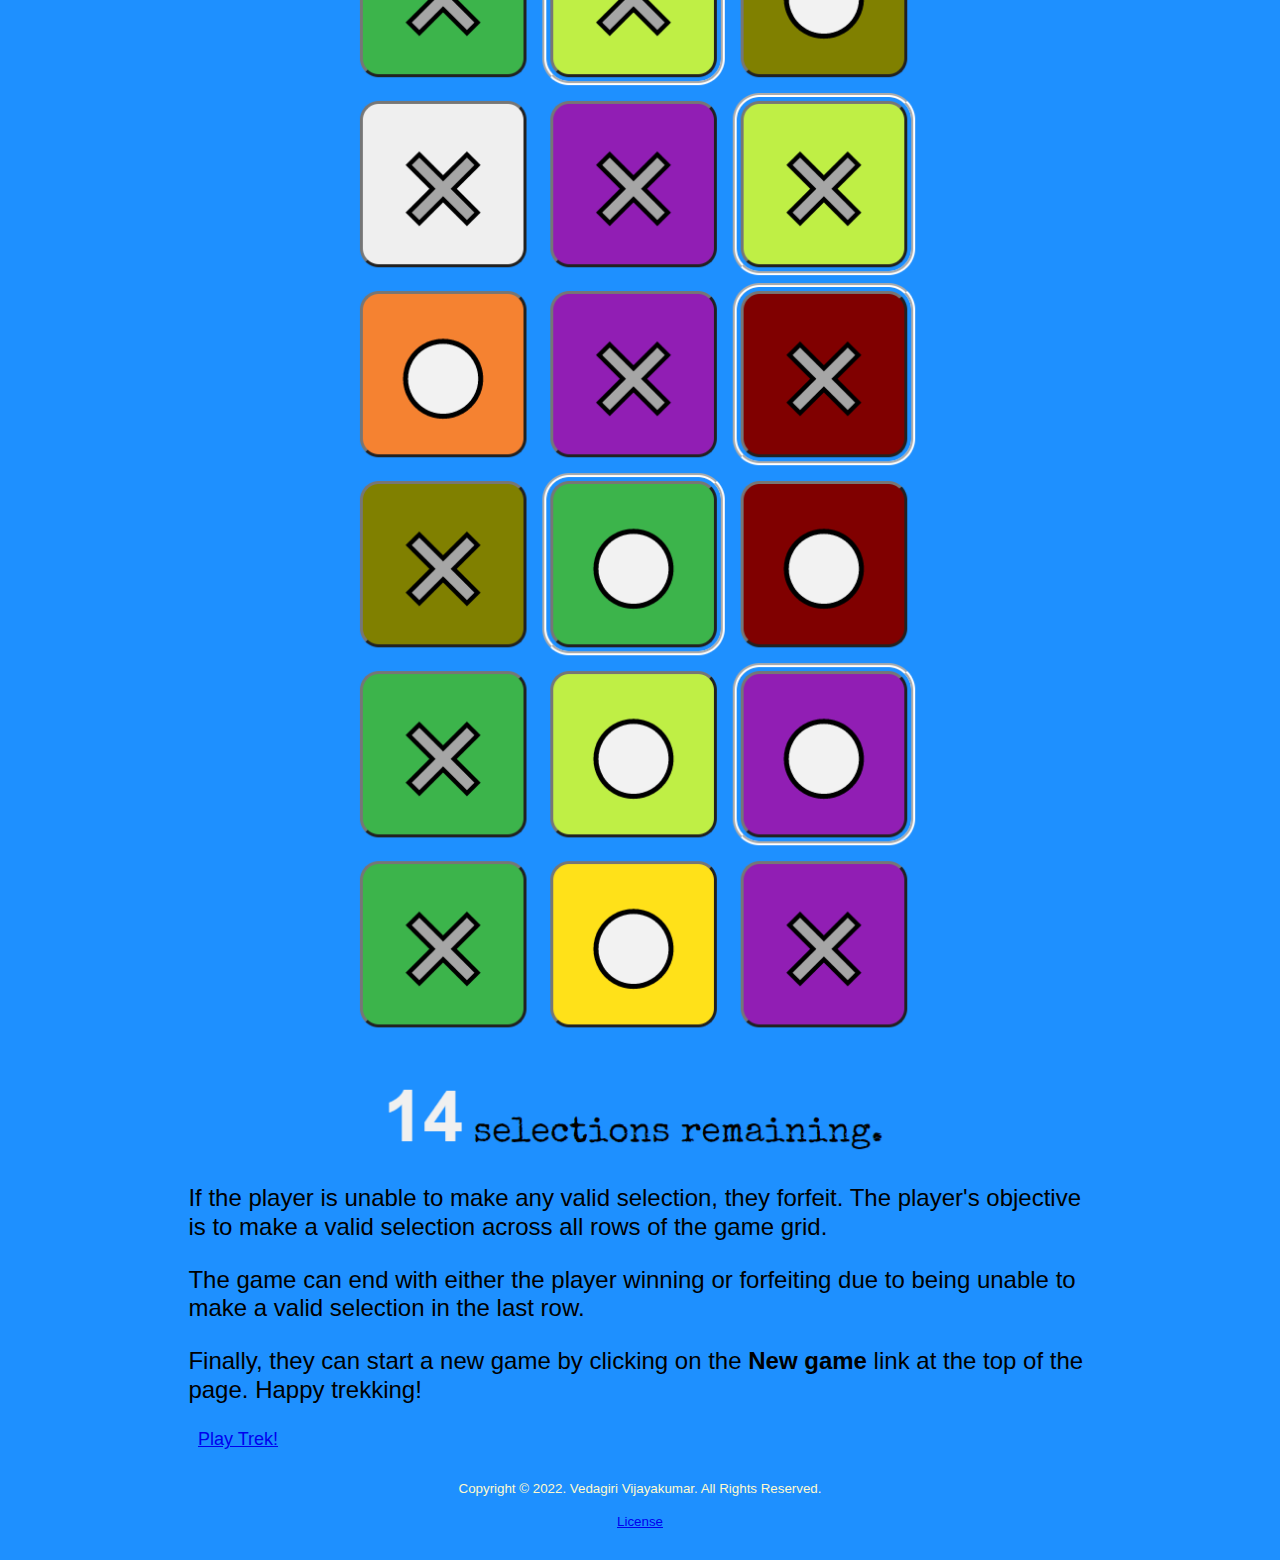
==== commit 00c93e60: "UI tweaks for mobile" ====
--- a/index.html
+++ b/index.html
@@ -6,10 +6,12 @@
  */  
 -->
 
-<html lang="us-en">
+<html lang="en">
 
 <head>
    <meta charset="utf-8">
+   <meta name="description" content="Trek, a single-player strategy game played against the computer inspired by interactive 3-SAT solving">
+
    <meta name="viewport" content="width=device-width, initial-scale=1.0">
    <title>Trek</title>
 
@@ -22,6 +24,8 @@
    <meta name="DC.Date" content="January 21, 2022">
    <meta name="DC.Language" scheme="ISO639-1" content="us-en">
    <meta name="DC.Rights" content="Copyright&copy; 2022. Vedagiri Vijayakumar. All Rights Reserved. (Also see: License)">   
+
+   <meta name="theme-color" content="#1e90ff"/>
 
    <link rel="stylesheet" href="style.css">
 
@@ -46,11 +50,11 @@
             3 columns x 20 rows rectangular grid.</p>
          <p>The computer places 3 rows of pieces at the top of the grid. The pieces are either a colored ⚪
             or a colored ✖️.</p>
-         <img class="centerimage" src="img1.png" width="617" height="748">
+         <img class="centerimage" src="img1.png" width="617" height="748" alt="Example image of game grid showing 3 by 3 grid consisting game pieces">
          <p>The player must select a piece from each row. The selected pieces must not contain both a
             ⚪ and ✖️ of the same color. Once all selections are made, the computer places the pieces for the next
             row.</p>
-         <img class="centerimage" src="img2.png" width="620" height="1366">
+         <img class="centerimage" src="img2.png" width="620" height="1366" alt="Example showing game piece selections">
          <p>When a new row is placed, it is possible that the player is unable to make a selection because it would
             conflict with previous selections. For eg: If the player has already selected a red ⚪, blue ✖️, green ✖️
             and the new row has a red ✖️, blue ⚪ and green ⚪, the player won't be able to make a selection from
@@ -65,7 +69,7 @@
             <strong>Clear</strong> link at the top of the page. This retains the pieces and clears the selections so
             that the player can make fresh selections.
          </p>
-         <img class="centerimage" src="img3.png" width="593" height="1471">
+         <img class="centerimage" src="img3.png" width="593" height="1471" alt="Example image showing potential selection conflict">
          <p>If the player is unable to make any valid selection, they forfeit. The
             player&apos;s objective is to make a valid selection across all rows of the game grid.</p>
          <p>The game can end with either the player winning or forfeiting due to being unable to make a valid selection
@@ -73,11 +77,12 @@
             <p>Finally, they can start a new game by clicking on the <strong>New game</strong> link at the top of the page. Happy trekking!</p>
          <a class="playLink" href="game.html">Play Trek!</a>
       </section>
-      <section id="footer">
-         <p>Copyright &copy; 2022. Vedagiri Vijayakumar. All Rights Reserved.</p>
-         <p><a href="LICENSE.txt" rel="noreferrer license" target=_blank>License</a></p>
-      </section>
    </article>
+
+   <section id="footer">
+      <p>Copyright &copy; 2022. Vedagiri Vijayakumar. All Rights Reserved.</p>
+      <p><a href="LICENSE.txt" rel="noreferrer license" target=_blank>License</a></p>
+   </section>
 
 </body>
 
--- a/style.css
+++ b/style.css
@@ -4,8 +4,8 @@
 
 html, body {
     height: 100%;
-    margin-left: 10%;
-    margin-right: 10%;
+    margin-left: 8%;
+    margin-right: 8%;
  }
  
  
@@ -21,11 +21,18 @@
 }
  
 nav {
-   font-size: larger;
+   font-size: normal;
+}
+
+img {
+   width: 65%;
+   height: auto;
 }
 
 table[id=gameGrid] {
-    max-width: 80%;
+    max-width: 65%;
+    width: auto;
+    height: auto;
     margin-top: 1.0rem;
     margin-left: auto;
     margin-right: auto;
@@ -42,24 +49,25 @@
 }
 
 #footer {
+   max-width: 100%;
     padding-left: 1.0rem;
     padding-right: 1.0rem;
     padding-bottom: 1.0rem;
     padding-top: 1.0rem;
     color: lemonchiffon;
-    bottom: 0px;
-    left: 0px;
-    right: 0px;
+    margin-left: auto;
+    margin-right: auto;
     margin-bottom: 1.0rem;
     text-align: center;
 }
 
 #footer p {
-   height: 1.0rem;
+   font-size: smaller;
+   line-height: 1.2rem;
 }
 
 a.playLink {
-    font-size: 2.0rem;
+    font-size: large;
     padding: 0.60rem;
 }
  
@@ -89,6 +97,7 @@
  
 /* game.html styles */
 
+/*
 button.piece {
    width: 10.0rem;
    height: 10.0rem;
@@ -97,10 +106,21 @@
    font-size: 3.0rem;
    transition: border-radius 0.5s ease; 
 }
+*/
+
+button.piece {
+   width: 72px;
+   height: 72px;
+   padding: 6px 6px;
+   border-radius: 9px;
+   font-size: 36px;
+   transition: border-radius 0.5s ease; 
+}
 
 button.piece:hover {
-   border-radius: 5.0rem;
+   border-radius: 36px;
    box-shadow: 0 12px 16px 0 rgba(0,0,0,0.24),0 17px 50px 0 rgba(0,0,0,0.19);
+   cursor: pointer;
 }
 
 button.piece.selected {
